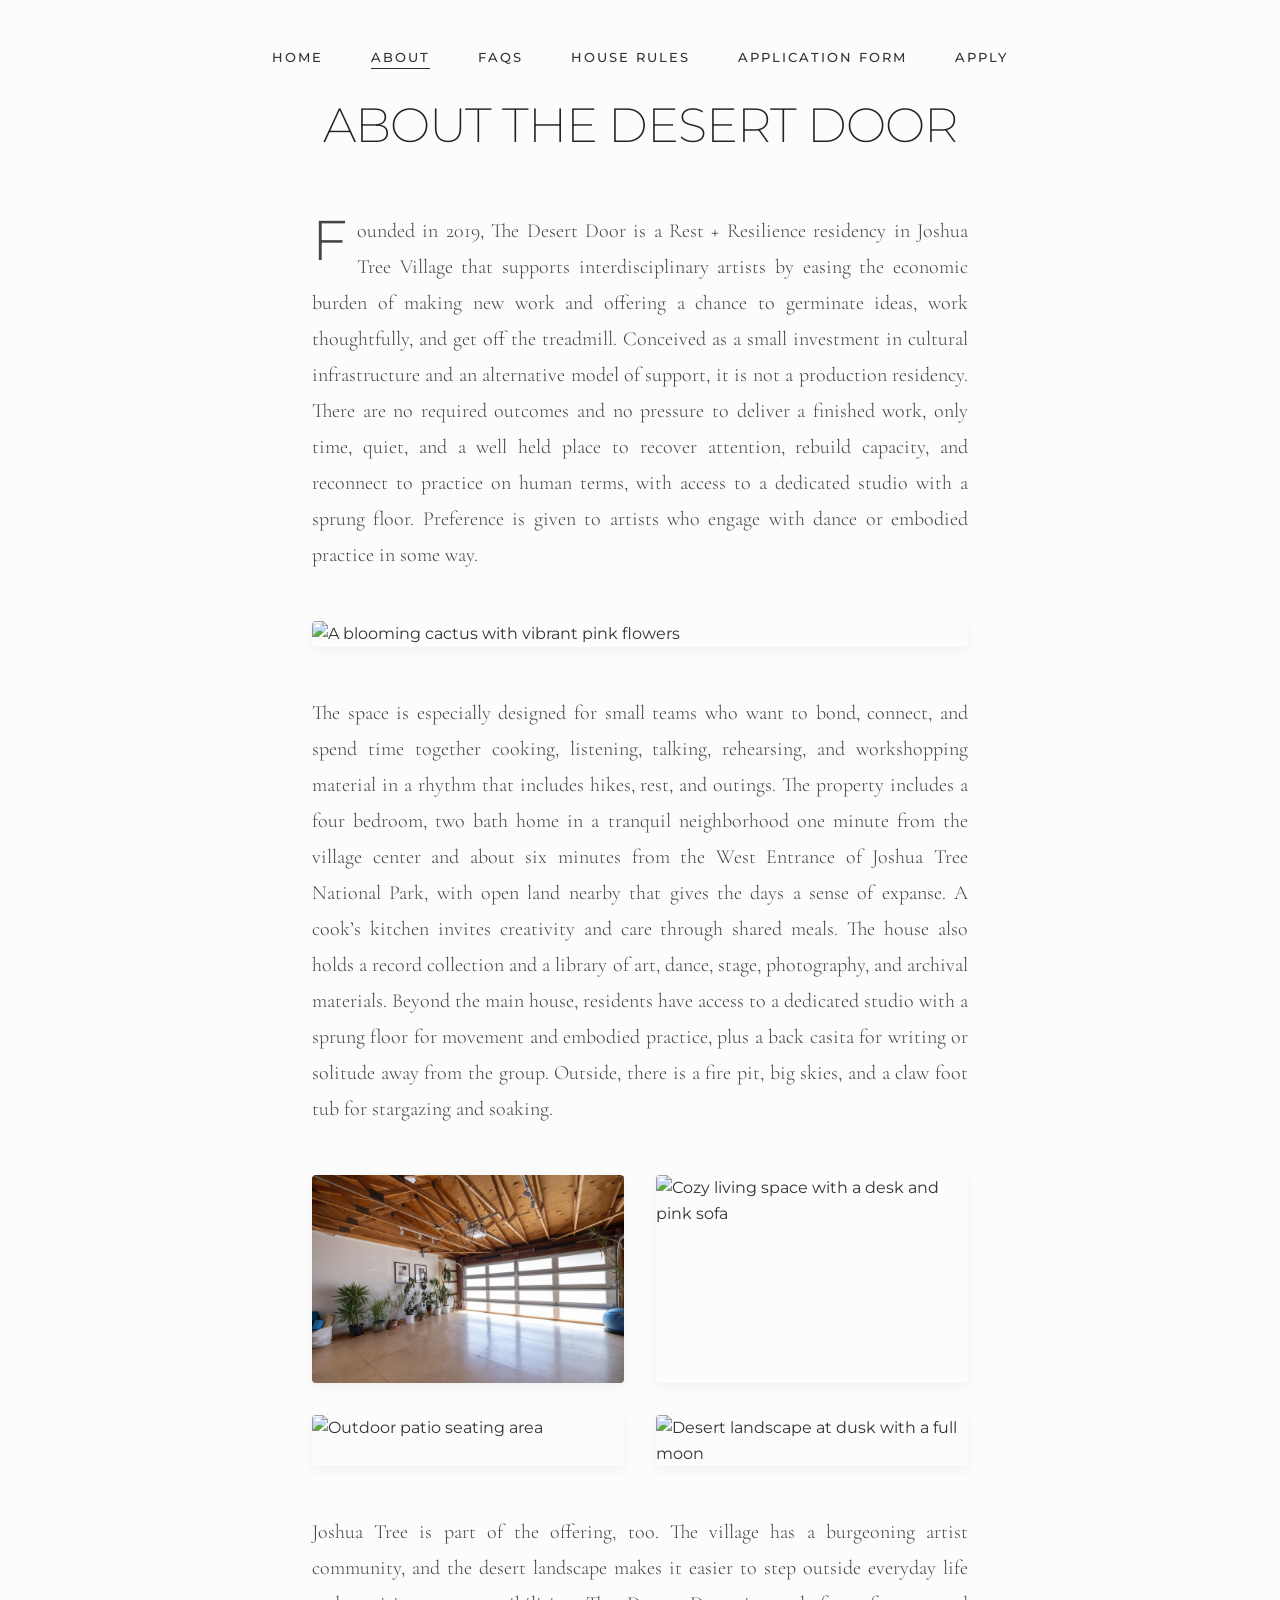
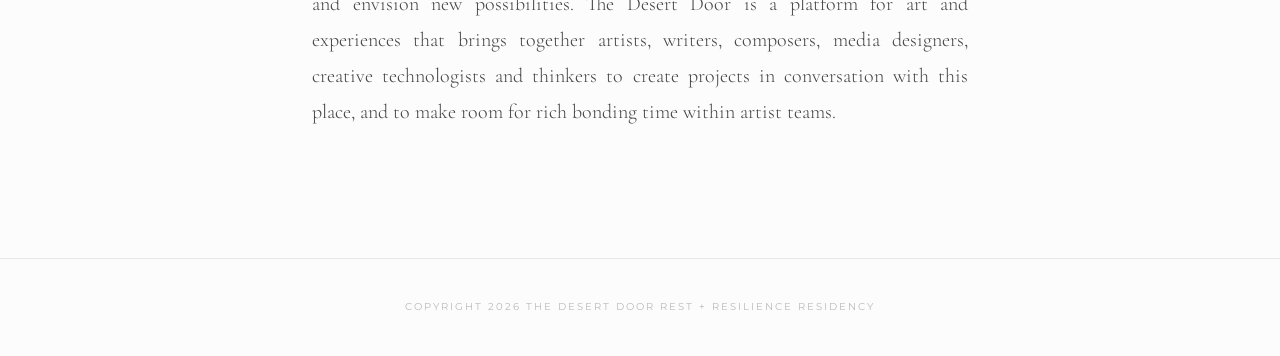
==== about.html @ 07913979 "initial commit" ====
<!DOCTYPE html>
<html lang="en">
<head>
    <meta charset="UTF-8">
    <meta name="viewport" content="width=device-width, initial-scale=1.0">
    <title>About | Rest + Resilience</title>
    
    <link rel="preconnect" href="https://fonts.googleapis.com">
    <link rel="preconnect" href="https://fonts.gstatic.com" crossorigin>
    <link href="https://fonts.googleapis.com/css2?family=Cormorant+Garamond:ital,wght@0,300;0,400;1,400&family=Montserrat:wght@200;300;400;500&display=swap" rel="stylesheet">

    <link rel="stylesheet" href="styles.css">
</head>
<body>

    <nav class="nav-dark">
        <a href="index.html">Home</a>
        <a href="about.html" class="active">About</a>
        <a href="faq.html">FAQs</a>
        <a href="house-rules.html">House Rules</a>
        <a href="https://docs.google.com/forms/d/1b-t1v1ewzt1mMJV6_D0Tig7kgxV_6lHvvxrs5bFI1Yw/viewform?ts=69b074fb&edit_requested=true" target="_blank">Application Form</a>
        <a href="apply.html">Apply</a>
    </nav>

    <div class="about-container">
        <h1 class="about-title">About The Desert Door</h1>

        <p class="text-block">
            Founded in 2019, The Desert Door is a Rest + Resilience residency in Joshua Tree Village that supports interdisciplinary artists by easing the economic burden of making new work and offering a chance to germinate ideas, work thoughtfully, and get off the treadmill. Conceived as a small investment in cultural infrastructure and an alternative model of support, it is not a production residency. There are no required outcomes and no pressure to deliver a finished work, only time, quiet, and a well held place to recover attention, rebuild capacity, and reconnect to practice on human terms, with access to a dedicated studio with a sprung floor. Preference is given to artists who engage with dance or embodied practice in some way.
        </p>

        <img src="cactus-flower.jpg" alt="A blooming cactus with vibrant pink flowers" class="about-image">

        <p class="text-block">
            The space is especially designed for small teams who want to bond, connect, and spend time together cooking, listening, talking, rehearsing, and workshopping material in a rhythm that includes hikes, rest, and outings. The property includes a four bedroom, two bath home in a tranquil neighborhood one minute from the village center and about six minutes from the West Entrance of Joshua Tree National Park, with open land nearby that gives the days a sense of expanse. A cook’s kitchen invites creativity and care through shared meals. The house also holds a record collection and a library of art, dance, stage, photography, and archival materials. Beyond the main house, residents have access to a dedicated studio with a sprung floor for movement and embodied practice, plus a back casita for writing or solitude away from the group. Outside, there is a fire pit, big skies, and a claw foot tub for stargazing and soaking.
        </p>

        <div class="image-grid">
            <img src="studio.jpg" alt="Movement studio with a garage door and plants" class="about-image">
            <img src="living-room.jpg" alt="Cozy living space with a desk and pink sofa" class="about-image">
            <img src="patio.jpg" alt="Outdoor patio seating area" class="about-image">
            <img src="desert-moon.jpg" alt="Desert landscape at dusk with a full moon" class="about-image">
        </div>

        <p class="text-block">
            Joshua Tree is part of the offering, too. The village has a burgeoning artist community, and the desert landscape makes it easier to step outside everyday life and envision new possibilities. The Desert Door is a platform for art and experiences that brings together artists, writers, composers, media designers, creative technologists and thinkers to create projects in conversation with this place, and to make room for rich bonding time within artist teams.
        </p>
    </div>

    <footer>
        Copyright 2026 The Desert Door Rest + Resilience Residency
    </footer>

</body>
</html>
---- styles.css ----
/* --- GLOBAL VARIABLES & FONTS --- */
:root {
    --bg-color: #fcfcfc;
    --text-color: #333;
    --font-header: 'Montserrat', sans-serif; 
    --font-body: 'Montserrat', sans-serif;
    --font-serif: 'Cormorant Garamond', serif;
    
    --nav-color-light: #fff;
    --nav-color-dark: #333;
}

* { margin: 0; padding: 0; box-sizing: border-box; }

body {
    background-color: var(--bg-color);
    color: var(--text-color);
    font-family: var(--font-body);
    line-height: 1.6;
    -webkit-font-smoothing: antialiased;
}

a { text-decoration: none; color: inherit; transition: all 0.3s ease; }

/* --- NAVIGATION (SHARED) --- */
nav {
    position: fixed;
    top: 0;
    width: 100%;
    padding: 2rem;
    display: flex;
    justify-content: center;
    gap: 3rem;
    z-index: 100;
    font-size: 0.8rem;
    letter-spacing: 2px;
    text-transform: uppercase;
    font-weight: 500;
}

/* Nav modifiers */
nav.nav-light a { 
    color: white; 
    mix-blend-mode: overlay;
}
nav.nav-light a:hover { opacity: 1; mix-blend-mode: normal; }

nav.nav-dark {
    position: relative;
    padding-top: 3rem;
    padding-bottom: 0;
}
nav.nav-dark a { 
    color: var(--nav-color-dark); 
    border-bottom: 1px solid transparent; 
}
nav.nav-dark a.active { border-bottom: 1px solid var(--text-color); }
nav.nav-dark a:hover { opacity: 0.6; }


/* --- HERO SECTION (BASE STYLES used by Home) --- */
.hero {
    height: 100vh;
    width: 100%;
    /* Default image (Mountain) for Homepage */
    background-image: url('background.jpg');
    background-size: cover;
    background-position: center;
    display: flex;
    flex-direction: column;
    justify-content: center;
    align-items: center;
    text-align: center;
    padding: 20px;
    color: white;
    position: relative;
}

/* Base Overlay */
.hero::after {
    content: '';
    position: absolute;
    top: 0; left: 0; width: 100%; height: 100%;
    background: rgba(0,0,0,0.2);
    z-index: 1;
}

/* --- HERO MODIFIERS --- */
.hero.apply-hero {
    background-image: url('image_2.png');
    background-position: center bottom; 
}

.hero.apply-hero::after {
    background: rgba(0,0,0,0.5);
}


/* --- HERO CONTENT & CREDIT --- */
.hero-content {
    z-index: 2;
    max-width: 900px;
}

.photo-credit {
    position: absolute;
    bottom: 25px;
    right: 30px;
    z-index: 2;
    color: rgba(255, 255, 255, 0.6);
    font-family: var(--font-body);
    font-size: 0.65rem;
    text-transform: uppercase;
    letter-spacing: 1px;
    font-weight: 400;
}

h1 {
    font-family: var(--font-header);
    font-size: 5rem;
    font-weight: 200;
    letter-spacing: -2px;
    line-height: 1;
    margin-bottom: 1.5rem;
    text-transform: uppercase;
}

.subheader {
    font-family: var(--font-body);
    font-size: 0.75rem;
    letter-spacing: 4px;
    text-transform: uppercase;
    border-top: 1px solid rgba(255,255,255,0.6);
    padding-top: 1.5rem;
    display: inline-block;
}

/* --- APPLY PAGE CONTENT SPECIFIC --- */
.apply-container {
    z-index: 2;
    display: flex;
    flex-direction: column;
    align-items: center;
    gap: 1rem;
}

.apply-intro {
    font-weight: 300;
    font-size: 1.2rem;
    letter-spacing: 1px;
}

.insta-link {
    font-size: 4rem;
    font-weight: 200;
    border-bottom: 2px solid rgba(255,255,255,0.3);
    padding-bottom: 10px;
    margin: 20px 0;
    display: inline-block;
}

.insta-link:hover {
    border-bottom: 2px solid rgba(255,255,255, 1);
    transform: scale(1.02);
}

/* --- CONTENT SECTIONS --- */
.content-section {
    padding: 6rem 2rem;
    max-width: 800px;
    margin: 0 auto;
}

/* --- TESTIMONIALS --- */
.testimonial {
    margin-bottom: 5rem;
    text-align: center;
}

.quote {
    font-family: var(--font-serif);
    font-size: 1.6rem;
    font-style: italic;
    color: #444;
    margin-bottom: 1.5rem;
}

.author {
    font-family: var(--font-body);
    font-size: 0.75rem;
    text-transform: uppercase;
    letter-spacing: 2px;
    color: #888;
}

hr.divider {
    border: 0;
    height: 1px;
    background: #e0e0e0;
    width: 50px;
    margin: 4rem auto;
}

/* --- ABOUT PAGE STYLES --- */
.about-container {
    max-width: 720px;
    margin: 2rem auto 8rem auto;
    padding: 0 2rem;
}

.about-title {
    font-family: var(--font-header);
    font-size: 3rem;
    font-weight: 200;
    text-transform: uppercase;
    letter-spacing: -1px;
    text-align: center;
    margin-bottom: 4rem;
    color: #222;
}

.text-block {
    font-family: var(--font-serif);
    font-size: 1.25rem;
    font-weight: 300;
    color: #444;
    margin-bottom: 2rem;
    text-align: justify;
    line-height: 1.8;
}

.about-container > .text-block:first-of-type::first-letter {
    font-size: 3.5rem;
    float: left;
    line-height: 0.8;
    padding-right: 10px;
    padding-top: 5px;
    font-family: var(--font-header);
}

/* Style for individual images */
.about-image {
    display: block;
    max-width: 100%;
    height: auto;
    margin: 3rem auto;
    border-radius: 4px;
    box-shadow: 0 4px 12px rgba(0,0,0,0.05);
}

/* NEW: Grid layout for the collection of images */
.image-grid {
    display: grid;
    grid-template-columns: 1fr 1fr; /* Two equal columns */
    gap: 2rem; /* Space between images */
    margin: 3rem 0; /* Space above and below the entire grid */
}

/* Ensure images within the grid fill their column and lose their individual margin */
.image-grid .about-image {
    width: 100%;
    height: 100%;
    object-fit: cover; /* Ensures images fill the square without distortion */
    margin: 0;
}


/* --- FAQ PAGE --- */
.faq-item { margin-bottom: 3rem; }

.faq-question {
    font-family: var(--font-body);
    font-size: 0.8rem;
    font-weight: 500;
    text-transform: uppercase;
    letter-spacing: 2px;
    color: #222;
    margin-bottom: 0.75rem;
    padding-bottom: 0.5rem;
    border-bottom: 1px solid #e0e0e0;
}

.faq-answer {
    font-family: var(--font-serif);
    font-size: 1.2rem;
    font-weight: 300;
    color: #444;
    line-height: 1.8;
    margin-bottom: 0.5rem;
}

.faq-list {
    font-family: var(--font-serif);
    font-size: 1.2rem;
    font-weight: 300;
    color: #444;
    line-height: 1.8;
    list-style: none;
    padding-left: 0;
    margin-top: 0.5rem;
}

.faq-list li {
    padding-left: 1.2rem;
    position: relative;
    margin-bottom: 0.25rem;
}

.faq-list li::before {
    content: '•';
    position: absolute;
    left: 0;
    color: #aaa;
}

/* --- HOUSE RULES PAGE --- */
.rule-section { margin-bottom: 2.5rem; }

.rule-heading {
    font-family: var(--font-body);
    font-size: 0.8rem;
    font-weight: 500;
    text-transform: uppercase;
    letter-spacing: 2px;
    color: #222;
    margin-bottom: 0.75rem;
}

.rule-body {
    font-family: var(--font-serif);
    font-size: 1.2rem;
    font-weight: 300;
    color: #444;
    line-height: 1.8;
    margin-bottom: 0.5rem;
}

.rule-list {
    font-family: var(--font-serif);
    font-size: 1.2rem;
    font-weight: 300;
    color: #444;
    line-height: 1.8;
    list-style: none;
    padding-left: 0;
    margin-top: 0.5rem;
}

.rule-list li {
    padding-left: 1.2rem;
    position: relative;
    margin-bottom: 0.25rem;
}

.rule-list li::before {
    content: '•';
    position: absolute;
    left: 0;
    color: #aaa;
}

/* --- FOOTER --- */
footer {
    text-align: center;
    padding: 2.5rem 2rem;
    border-top: 1px solid #e8e8e8;
    font-family: var(--font-body);
    font-size: 0.65rem;
    letter-spacing: 2px;
    text-transform: uppercase;
    color: #bbb;
}

/* --- MOBILE QUERIES --- */
@media (max-width: 768px) {
    h1 { font-size: 2.8rem; letter-spacing: -1px;}
    .insta-link { font-size: 2rem; border-width: 1px;}
    .subheader { font-size: 0.6rem; letter-spacing: 2px; }
    nav { gap: 1.5rem; padding: 1.5rem; }
    .quote { font-size: 1.3rem; }
    .about-title { font-size: 2.2rem; margin-bottom: 2rem; }
    .text-block { font-size: 1.1rem; text-align: left; }
    .about-image { margin: 2rem auto; }
    .photo-credit { bottom: 15px; right: 20px; font-size: 0.55rem; }
    
    /* NEW: Make grid a single column on mobile */
    .image-grid {
        grid-template-columns: 1fr;
        gap: 1.5rem;
    }
}
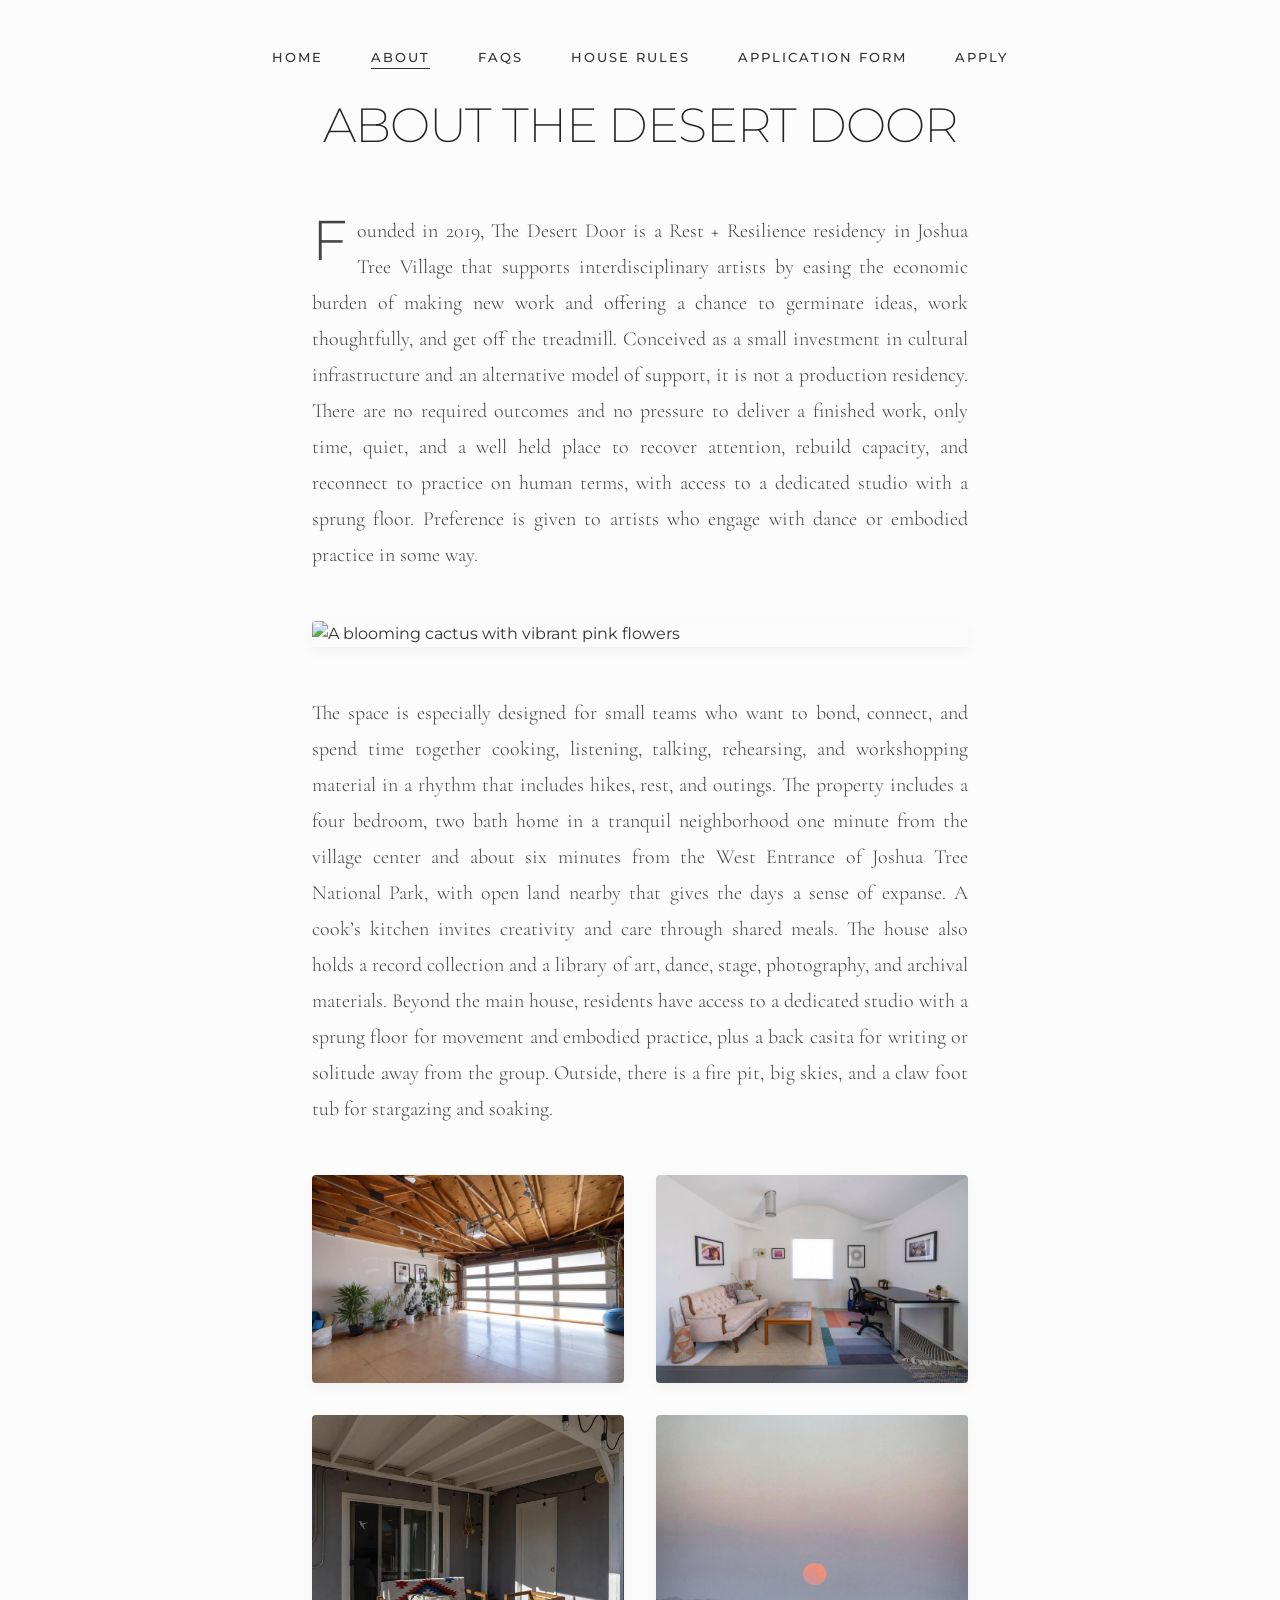
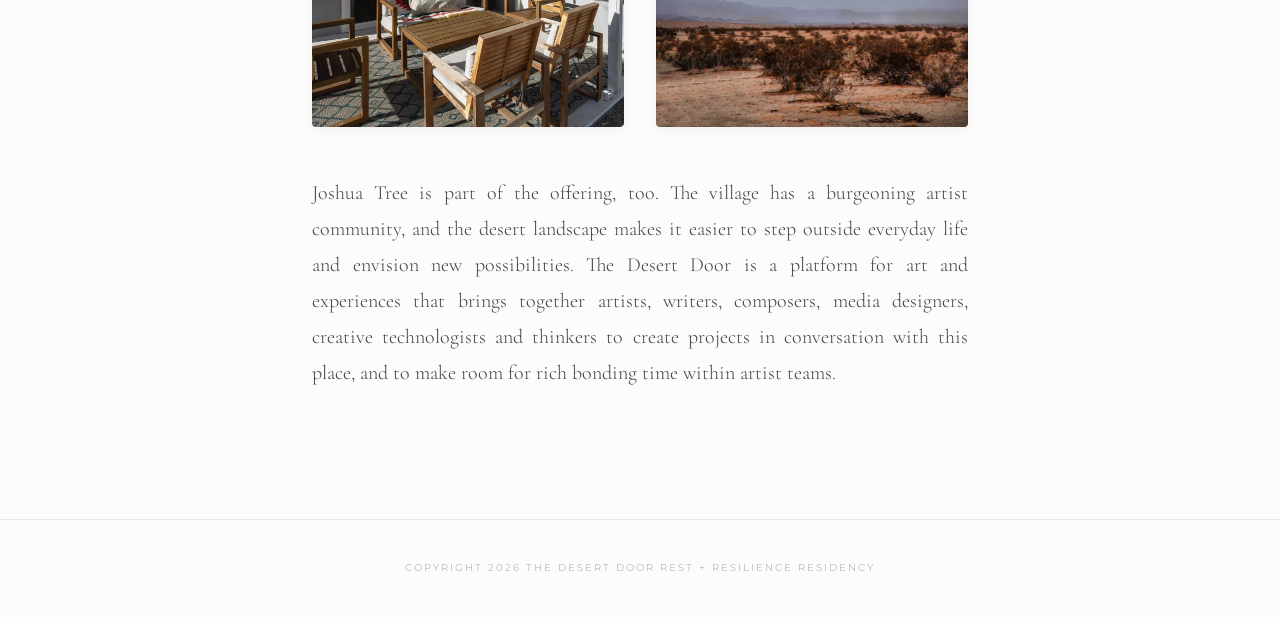
==== commit 338fc46a: "Update about.html" ====
--- a/about.html
+++ b/about.html
@@ -37,9 +37,9 @@
 
         <div class="image-grid">
             <img src="studio.jpg" alt="Movement studio with a garage door and plants" class="about-image">
-            <img src="living-room.jpg" alt="Cozy living space with a desk and pink sofa" class="about-image">
-            <img src="patio.jpg" alt="Outdoor patio seating area" class="about-image">
-            <img src="desert-moon.jpg" alt="Desert landscape at dusk with a full moon" class="about-image">
+            <img src="living-room.JPG" alt="Cozy living space with a desk and pink sofa" class="about-image">
+            <img src="patio.JPG" alt="Outdoor patio seating area" class="about-image">
+            <img src="desert-moon.JPG" alt="Desert landscape at dusk with a full moon" class="about-image">
         </div>
 
         <p class="text-block">
@@ -52,4 +52,4 @@
     </footer>
 
 </body>
-</html>+</html>
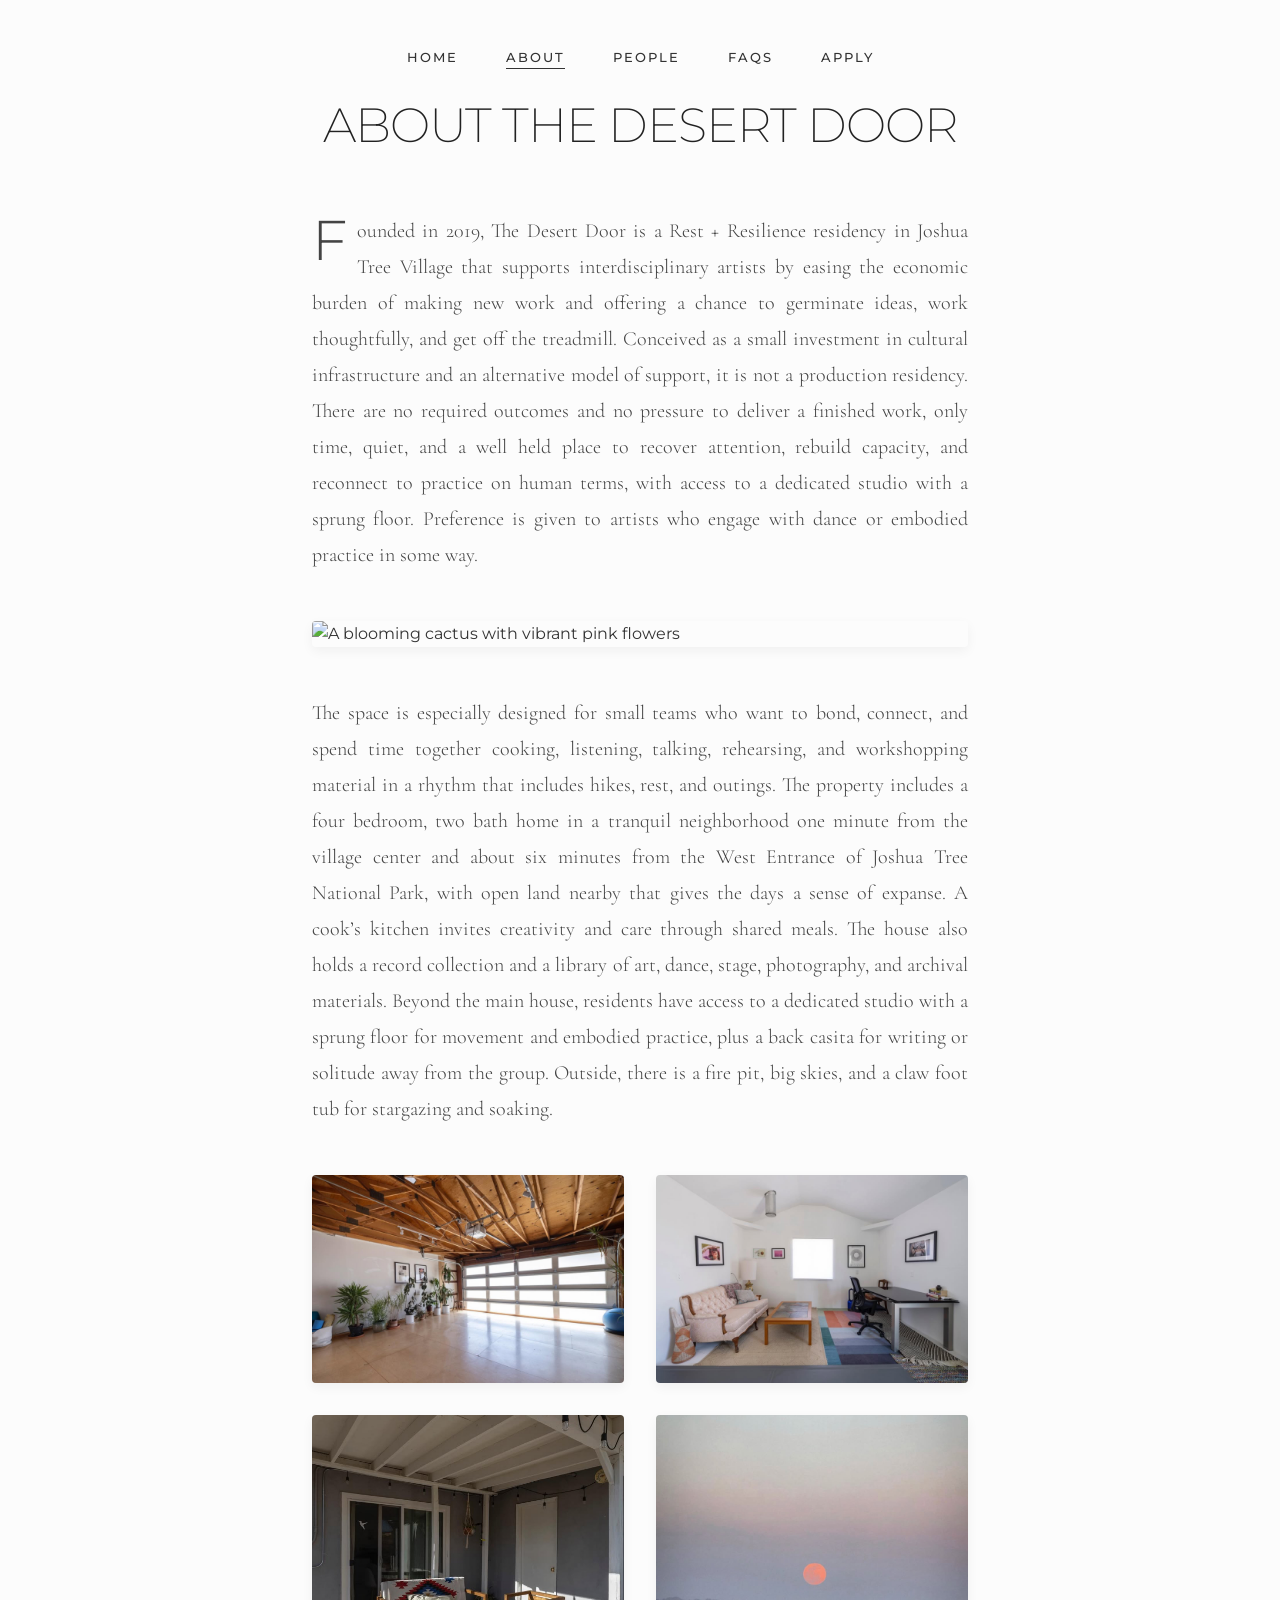
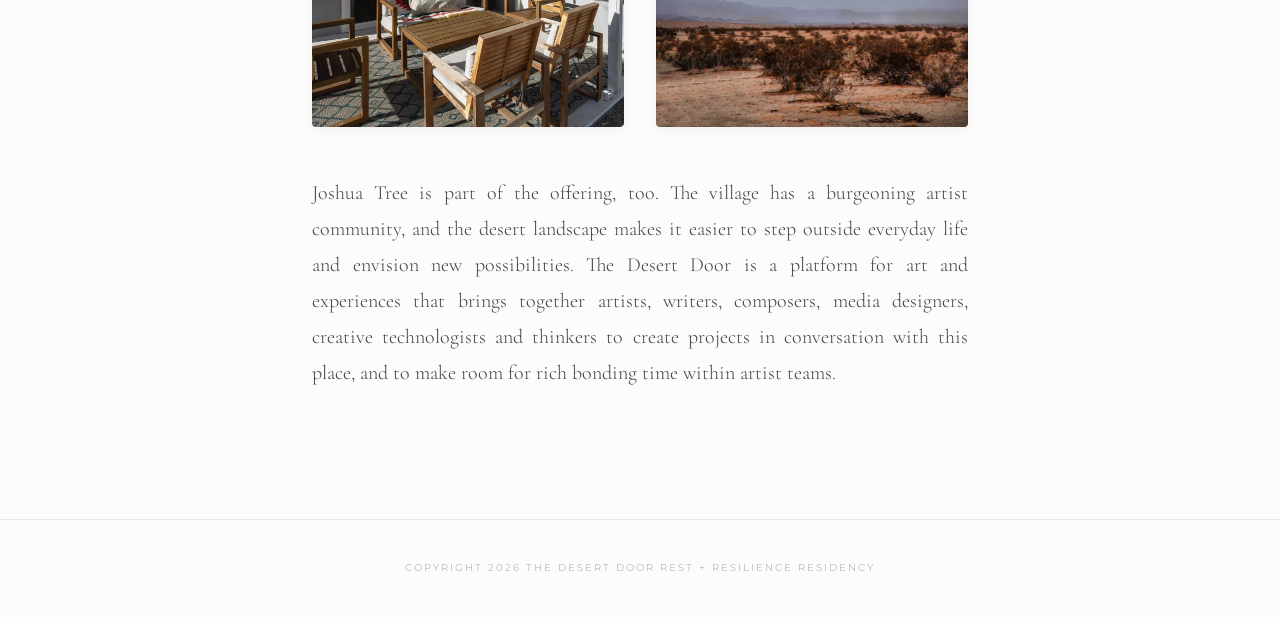
==== commit f3596a3b: "Redesign: mobile nav, People page, FAQs+House Rules merge, Apply page overhaul - Add hamburger menu " ====
--- a/about.html
+++ b/about.html
@@ -14,12 +14,15 @@
 <body>
 
     <nav class="nav-dark">
-        <a href="index.html">Home</a>
-        <a href="about.html" class="active">About</a>
-        <a href="faq.html">FAQs</a>
-        <a href="house-rules.html">House Rules</a>
-        <a href="https://docs.google.com/forms/d/1b-t1v1ewzt1mMJV6_D0Tig7kgxV_6lHvvxrs5bFI1Yw/viewform?ts=69b074fb&edit_requested=true" target="_blank">Application Form</a>
-        <a href="apply.html">Apply</a>
+        <input type="checkbox" id="nav-toggle" class="nav-toggle">
+        <label for="nav-toggle" class="nav-hamburger" aria-label="Menu"></label>
+        <div class="nav-links">
+            <a href="index.html">Home</a>
+            <a href="about.html" class="active">About</a>
+            <a href="people.html">People</a>
+            <a href="faq.html">FAQs</a>
+            <a href="apply.html">Apply</a>
+        </div>
     </nav>
 
     <div class="about-container">
@@ -29,7 +32,7 @@
             Founded in 2019, The Desert Door is a Rest + Resilience residency in Joshua Tree Village that supports interdisciplinary artists by easing the economic burden of making new work and offering a chance to germinate ideas, work thoughtfully, and get off the treadmill. Conceived as a small investment in cultural infrastructure and an alternative model of support, it is not a production residency. There are no required outcomes and no pressure to deliver a finished work, only time, quiet, and a well held place to recover attention, rebuild capacity, and reconnect to practice on human terms, with access to a dedicated studio with a sprung floor. Preference is given to artists who engage with dance or embodied practice in some way.
         </p>
 
-        <img src="cactus-flower.jpg" alt="A blooming cactus with vibrant pink flowers" class="about-image">
+        <img src="cactus-flower.JPG" alt="A blooming cactus with vibrant pink flowers" class="about-image">
 
         <p class="text-block">
             The space is especially designed for small teams who want to bond, connect, and spend time together cooking, listening, talking, rehearsing, and workshopping material in a rhythm that includes hikes, rest, and outings. The property includes a four bedroom, two bath home in a tranquil neighborhood one minute from the village center and about six minutes from the West Entrance of Joshua Tree National Park, with open land nearby that gives the days a sense of expanse. A cook’s kitchen invites creativity and care through shared meals. The house also holds a record collection and a library of art, dance, stage, photography, and archival materials. Beyond the main house, residents have access to a dedicated studio with a sprung floor for movement and embodied practice, plus a back casita for writing or solitude away from the group. Outside, there is a fire pit, big skies, and a claw foot tub for stargazing and soaking.
--- a/styles.css
+++ b/styles.css
@@ -30,7 +30,7 @@
     padding: 2rem;
     display: flex;
     justify-content: center;
-    gap: 3rem;
+    align-items: center;
     z-index: 100;
     font-size: 0.8rem;
     letter-spacing: 2px;
@@ -38,11 +38,33 @@
     font-weight: 500;
 }
 
+/* Hamburger checkbox — always hidden */
+.nav-toggle { display: none; }
+
+/* Hamburger icon — hidden on desktop, shown on mobile */
+.nav-hamburger {
+    display: none;
+    cursor: pointer;
+    line-height: 1;
+    z-index: 101;
+    user-select: none;
+}
+.nav-hamburger::before { content: '☰'; font-size: 1.4rem; }
+.nav-toggle:checked + .nav-hamburger::before { content: '✕'; }
+
+/* Nav links container */
+.nav-links {
+    display: flex;
+    gap: 3rem;
+    align-items: center;
+}
+
 /* Nav modifiers */
-nav.nav-light a { 
-    color: white; 
+nav.nav-light a {
+    color: white;
     mix-blend-mode: overlay;
 }
+nav.nav-light a.active { mix-blend-mode: normal; opacity: 1; border-bottom: 1px solid rgba(255,255,255,0.7); }
 nav.nav-light a:hover { opacity: 1; mix-blend-mode: normal; }
 
 nav.nav-dark {
@@ -50,9 +72,9 @@
     padding-top: 3rem;
     padding-bottom: 0;
 }
-nav.nav-dark a { 
-    color: var(--nav-color-dark); 
-    border-bottom: 1px solid transparent; 
+nav.nav-dark a {
+    color: var(--nav-color-dark);
+    border-bottom: 1px solid transparent;
 }
 nav.nav-dark a.active { border-bottom: 1px solid var(--text-color); }
 nav.nav-dark a:hover { opacity: 0.6; }
@@ -135,6 +157,64 @@
     display: inline-block;
 }
 
+/* --- CTA BUTTONS --- */
+/* Primary filled version: most dominant CTA (white bg, dark text) */
+.cta-button-primary {
+    display: inline-block;
+    font-family: var(--font-body);
+    font-size: 1rem;
+    font-weight: 500;
+    letter-spacing: 4px;
+    text-transform: uppercase;
+    padding: 1.8rem 4.5rem;
+    background: white;
+    color: #333;
+    margin: 1.5rem 0;
+    transition: all 0.3s ease;
+}
+.cta-button-primary:hover {
+    background: rgba(255, 255, 255, 0.85);
+}
+
+/* White version: for hero/dark-overlay pages (Apply) */
+.cta-button {
+    display: inline-block;
+    font-family: var(--font-body);
+    font-size: 0.85rem;
+    font-weight: 500;
+    letter-spacing: 3px;
+    text-transform: uppercase;
+    padding: 1.4rem 3.5rem;
+    border: 1px solid rgba(255, 255, 255, 0.7);
+    color: white;
+    margin: 1.5rem 0;
+    transition: all 0.3s ease;
+}
+.cta-button:hover {
+    background: rgba(255, 255, 255, 0.15);
+    border-color: white;
+}
+
+/* Dark version: for white-background pages (Book) */
+.cta-button-dark {
+    display: inline-block;
+    font-family: var(--font-body);
+    font-size: 0.85rem;
+    font-weight: 500;
+    letter-spacing: 3px;
+    text-transform: uppercase;
+    padding: 1.4rem 3.5rem;
+    border: 1px solid #555;
+    color: #555;
+    margin: 2rem 0;
+    transition: all 0.3s ease;
+}
+.cta-button-dark:hover {
+    background: #333;
+    color: white;
+    border-color: #333;
+}
+
 /* --- APPLY PAGE CONTENT SPECIFIC --- */
 .apply-container {
     z-index: 2;
@@ -142,6 +222,7 @@
     flex-direction: column;
     align-items: center;
     gap: 1rem;
+    padding-top: 15vh;
 }
 
 .apply-intro {
@@ -151,7 +232,7 @@
 }
 
 .insta-link {
-    font-size: 4rem;
+    font-size: 2.8rem;
     font-weight: 200;
     border-bottom: 2px solid rgba(255,255,255,0.3);
     padding-bottom: 10px;
@@ -313,6 +394,17 @@
     color: #aaa;
 }
 
+/* --- PEOPLE PAGE --- */
+.person-photo {
+    width: 160px;
+    height: 160px;
+    border-radius: 50%;
+    object-fit: cover;
+    display: block;
+    margin: 0 0 1.5rem;
+    box-shadow: 0 2px 12px rgba(0,0,0,0.08);
+}
+
 /* --- HOUSE RULES PAGE --- */
 .rule-section { margin-bottom: 2.5rem; }
 
@@ -373,19 +465,75 @@
 
 /* --- MOBILE QUERIES --- */
 @media (max-width: 768px) {
-    h1 { font-size: 2.8rem; letter-spacing: -1px;}
-    .insta-link { font-size: 2rem; border-width: 1px;}
+
+    /* --- Hamburger Navigation --- */
+    nav {
+        padding: 1.2rem 1.5rem;
+        justify-content: flex-end;
+        flex-wrap: wrap;
+        gap: 0;
+    }
+
+    .nav-hamburger {
+        display: block;
+    }
+
+    .nav-links {
+        display: none;
+        flex-direction: column;
+        width: 100%;
+        text-align: center;
+        gap: 1.5rem;
+        padding: 1rem 0 0.5rem;
+    }
+
+    .nav-toggle:checked ~ .nav-links {
+        display: flex;
+    }
+
+    /* Light nav (hero pages): dark background when menu is open */
+    nav.nav-light {
+        background: rgba(0, 0, 0, 0.75);
+        backdrop-filter: blur(4px);
+    }
+    nav.nav-light .nav-hamburger { color: white; }
+    nav.nav-light a { mix-blend-mode: normal; }
+
+    /* Dark nav (content pages): sticky with background */
+    nav.nav-dark {
+        position: sticky;
+        top: 0;
+        padding-top: 1.2rem;
+        background: var(--bg-color);
+        border-bottom: 1px solid #e8e8e8;
+        z-index: 100;
+    }
+    nav.nav-dark .nav-hamburger { color: #333; }
+
+    /* --- Typography --- */
+    h1 { font-size: 2.8rem; letter-spacing: -1px; }
     .subheader { font-size: 0.6rem; letter-spacing: 2px; }
-    nav { gap: 1.5rem; padding: 1.5rem; }
     .quote { font-size: 1.3rem; }
     .about-title { font-size: 2.2rem; margin-bottom: 2rem; }
     .text-block { font-size: 1.1rem; text-align: left; }
-    .about-image { margin: 2rem auto; }
+    .faq-answer { font-size: 1.1rem; }
+    .rule-body { font-size: 1.1rem; }
+
+    /* --- Images --- */
+    .about-image { margin: 2rem auto; width: 100%; }
     .photo-credit { bottom: 15px; right: 20px; font-size: 0.55rem; }
-    
-    /* NEW: Make grid a single column on mobile */
     .image-grid {
         grid-template-columns: 1fr;
         gap: 1.5rem;
     }
+
+    /* --- Apply / Instagram --- */
+    .insta-link { font-size: 1.4rem; border-width: 1px; }
+    .cta-button-primary { padding: 1.4rem 2.5rem; font-size: 0.85rem; }
+    .cta-button { padding: 1.1rem 2rem; font-size: 0.75rem; }
+    .cta-button-dark { padding: 1.1rem 2rem; font-size: 0.75rem; }
+
+    /* --- Content sections --- */
+    .content-section { padding: 4rem 1.5rem; }
+    .about-container { padding: 0 1.5rem; }
 }
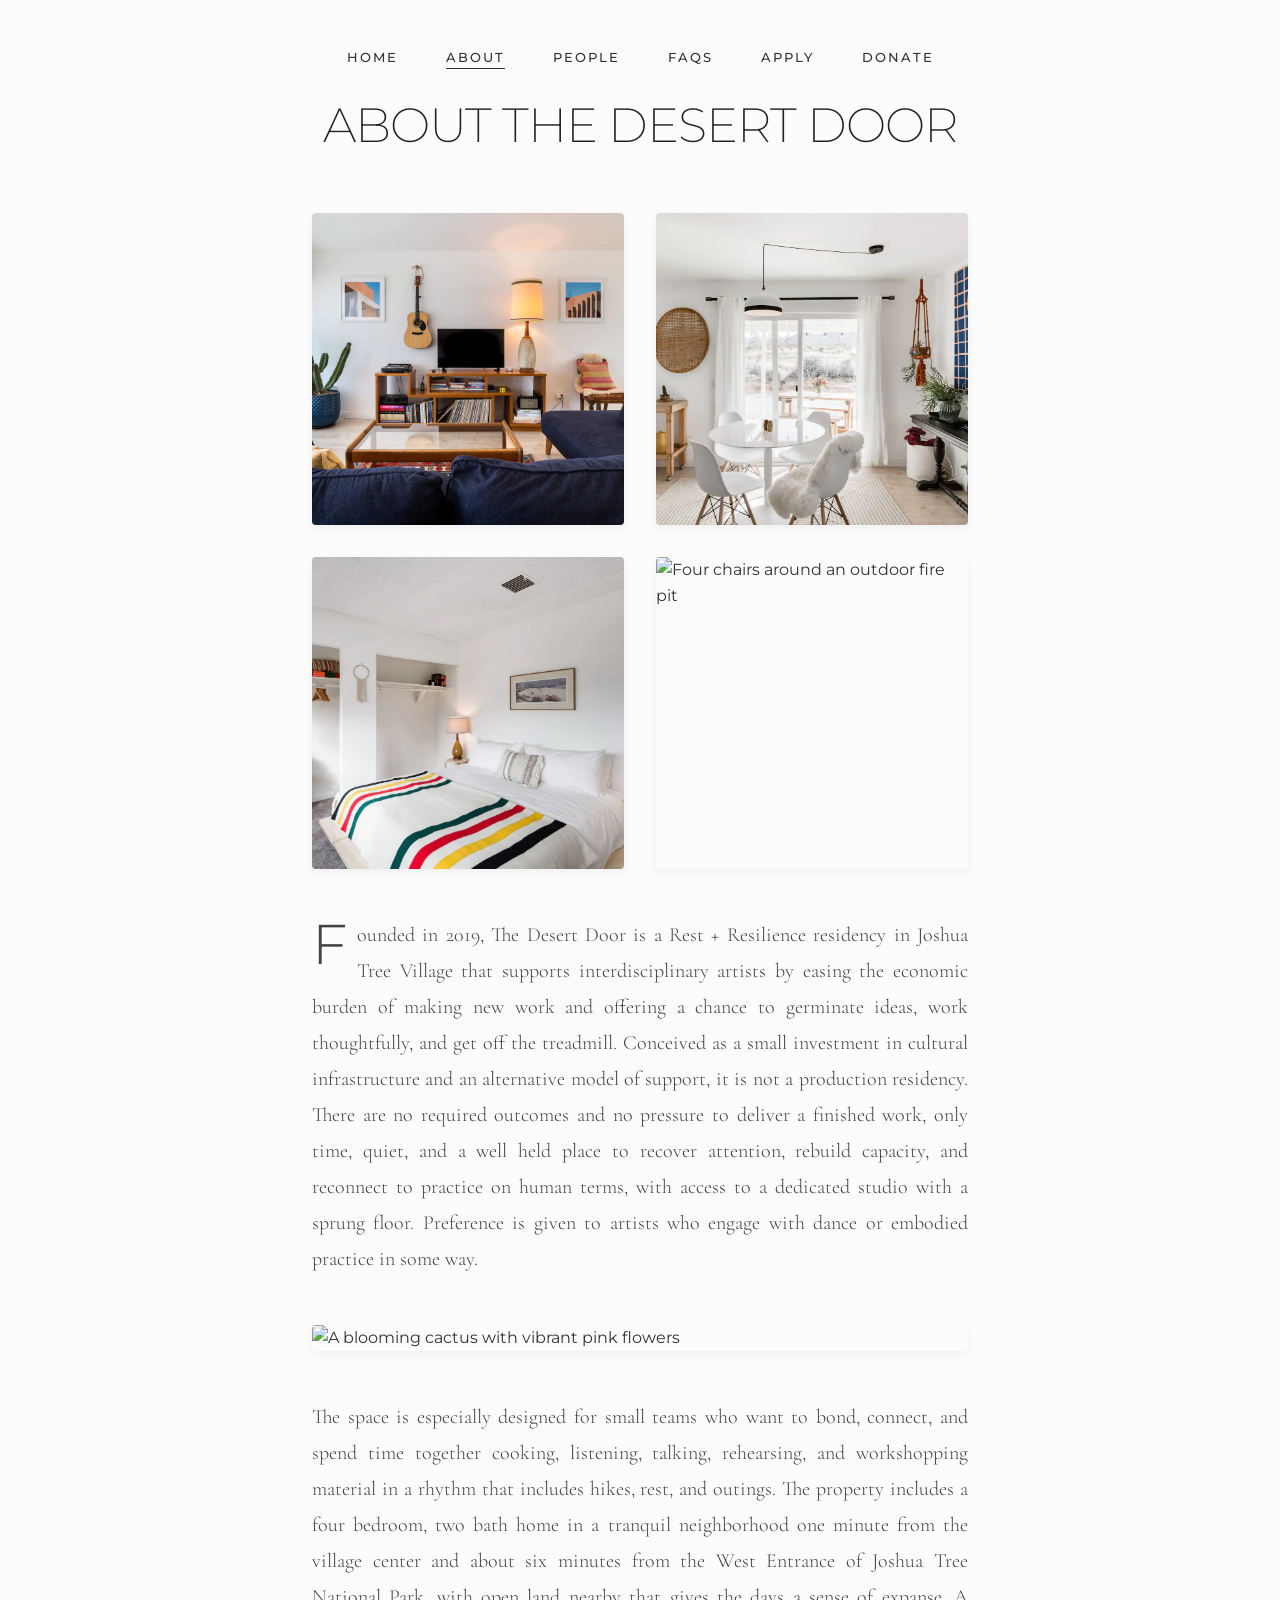
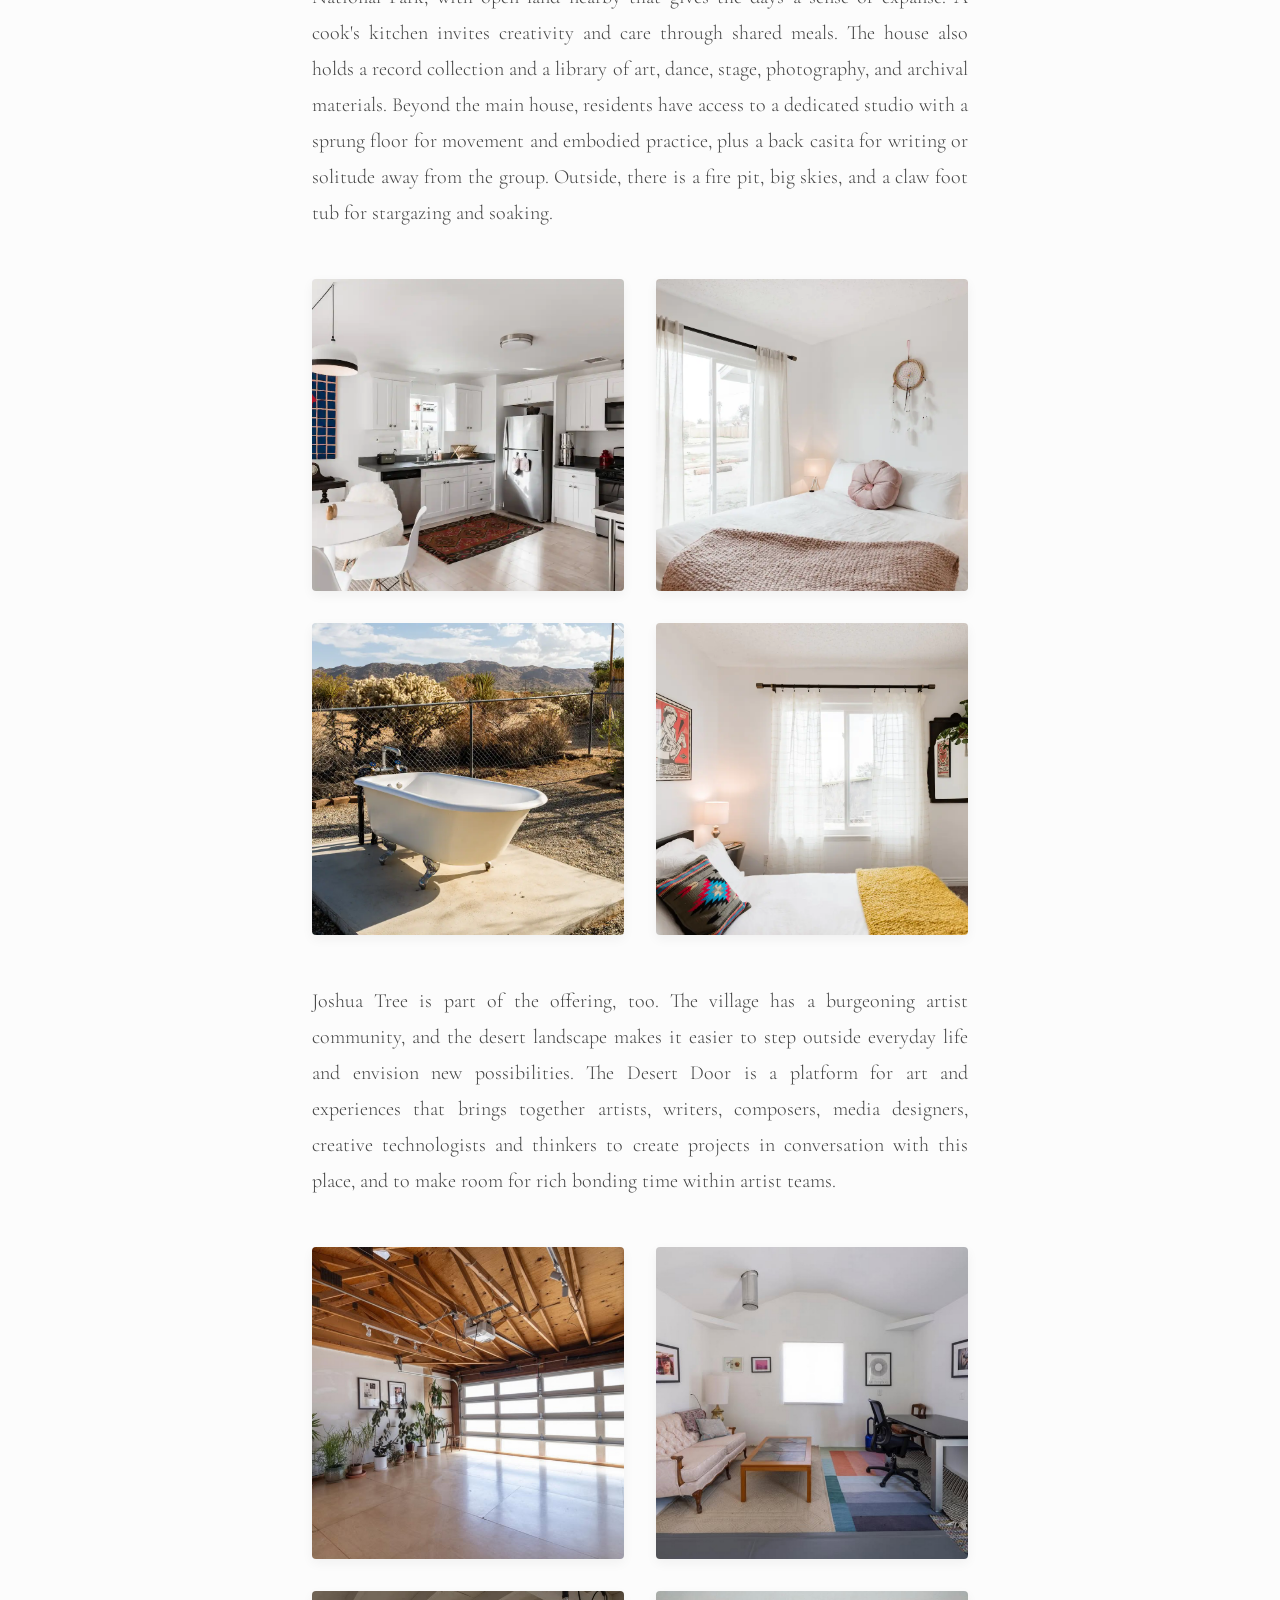
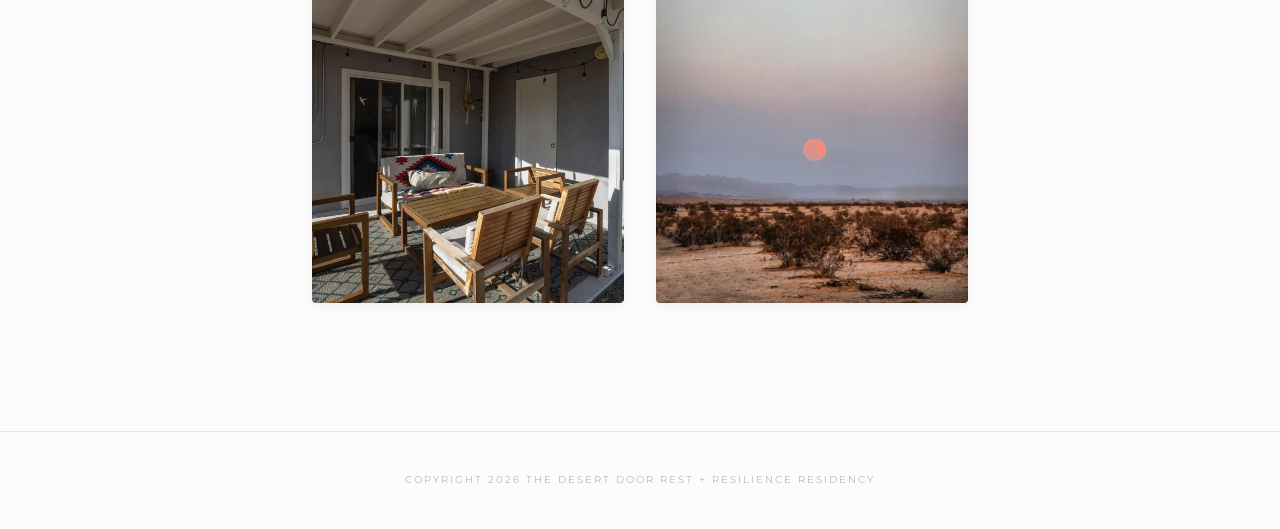
==== commit 38d70342: "Add house photos, nav Donate link, Apply page updates, and text overlay PNG - Add Donate link to nav" ====
--- a/about.html
+++ b/about.html
@@ -4,7 +4,7 @@
     <meta charset="UTF-8">
     <meta name="viewport" content="width=device-width, initial-scale=1.0">
     <title>About | Rest + Resilience</title>
-    
+
     <link rel="preconnect" href="https://fonts.googleapis.com">
     <link rel="preconnect" href="https://fonts.gstatic.com" crossorigin>
     <link href="https://fonts.googleapis.com/css2?family=Cormorant+Garamond:ital,wght@0,300;0,400;1,400&family=Montserrat:wght@200;300;400;500&display=swap" rel="stylesheet">
@@ -22,37 +22,124 @@
             <a href="people.html">People</a>
             <a href="faq.html">FAQs</a>
             <a href="apply.html">Apply</a>
+            <a href="https://fundraising.fracturedatlas.org/the-desert-door-rest-resilience-artist-retreat" target="_blank">Donate</a>
         </div>
     </nav>
 
     <div class="about-container">
+
         <h1 class="about-title">About The Desert Door</h1>
+
+        <!-- Top 2x2 grid: living room, dining area, striped bed, fire pit -->
+        <div class="image-grid about-grid-top">
+            <img src="house/cd27c736-0884-4fbc-a107-22253e898cad.webp" alt="Living room with guitar on the wall" class="about-image lightbox-trigger">
+            <img src="house/ca292533-8b26-453a-9f26-21927ec3c2c7.webp" alt="Dining table with sliding glass door and colorful painting" class="about-image lightbox-trigger">
+            <img src="house/8c4f607a-c499-4247-81a3-ba42fb5f5a7c.webp" alt="King bed with striped blanket" class="about-image lightbox-trigger">
+            <img src="house/695A222A-2272-47B2-A998-DE20C2A6BEFF.jpg" alt="Four chairs around an outdoor fire pit" class="about-image lightbox-trigger">
+        </div>
 
         <p class="text-block">
             Founded in 2019, The Desert Door is a Rest + Resilience residency in Joshua Tree Village that supports interdisciplinary artists by easing the economic burden of making new work and offering a chance to germinate ideas, work thoughtfully, and get off the treadmill. Conceived as a small investment in cultural infrastructure and an alternative model of support, it is not a production residency. There are no required outcomes and no pressure to deliver a finished work, only time, quiet, and a well held place to recover attention, rebuild capacity, and reconnect to practice on human terms, with access to a dedicated studio with a sprung floor. Preference is given to artists who engage with dance or embodied practice in some way.
         </p>
 
-        <img src="cactus-flower.JPG" alt="A blooming cactus with vibrant pink flowers" class="about-image">
+        <img src="cactus-flower.JPG" alt="A blooming cactus with vibrant pink flowers" class="about-image lightbox-trigger">
 
         <p class="text-block">
-            The space is especially designed for small teams who want to bond, connect, and spend time together cooking, listening, talking, rehearsing, and workshopping material in a rhythm that includes hikes, rest, and outings. The property includes a four bedroom, two bath home in a tranquil neighborhood one minute from the village center and about six minutes from the West Entrance of Joshua Tree National Park, with open land nearby that gives the days a sense of expanse. A cook’s kitchen invites creativity and care through shared meals. The house also holds a record collection and a library of art, dance, stage, photography, and archival materials. Beyond the main house, residents have access to a dedicated studio with a sprung floor for movement and embodied practice, plus a back casita for writing or solitude away from the group. Outside, there is a fire pit, big skies, and a claw foot tub for stargazing and soaking.
+            The space is especially designed for small teams who want to bond, connect, and spend time together cooking, listening, talking, rehearsing, and workshopping material in a rhythm that includes hikes, rest, and outings. The property includes a four bedroom, two bath home in a tranquil neighborhood one minute from the village center and about six minutes from the West Entrance of Joshua Tree National Park, with open land nearby that gives the days a sense of expanse. A cook's kitchen invites creativity and care through shared meals. The house also holds a record collection and a library of art, dance, stage, photography, and archival materials. Beyond the main house, residents have access to a dedicated studio with a sprung floor for movement and embodied practice, plus a back casita for writing or solitude away from the group. Outside, there is a fire pit, big skies, and a claw foot tub for stargazing and soaking.
         </p>
 
+        <!-- Middle 4: remaining house photos -->
         <div class="image-grid">
-            <img src="studio.jpg" alt="Movement studio with a garage door and plants" class="about-image">
-            <img src="living-room.JPG" alt="Cozy living space with a desk and pink sofa" class="about-image">
-            <img src="patio.JPG" alt="Outdoor patio seating area" class="about-image">
-            <img src="desert-moon.JPG" alt="Desert landscape at dusk with a full moon" class="about-image">
+            <img src="house/09a5b517-cca8-4802-b95e-b5b64346de18.webp" alt="Kitchen with colorful painting" class="about-image lightbox-trigger">
+            <img src="house/12c41d3e-d361-483c-bcc8-98090a84a150.webp" alt="Bright bedroom with dream catcher" class="about-image lightbox-trigger">
+            <img src="house/507380d5-4844-46fd-9f61-9c3e3d75ef15.webp" alt="Outdoor clawfoot bathtub with desert view" class="about-image lightbox-trigger">
+            <img src="house/b3c6ddb2-f8e8-43bb-818d-48b08afd8e56.webp" alt="Bedroom with art posters and yellow blanket" class="about-image lightbox-trigger">
         </div>
 
         <p class="text-block">
             Joshua Tree is part of the offering, too. The village has a burgeoning artist community, and the desert landscape makes it easier to step outside everyday life and envision new possibilities. The Desert Door is a platform for art and experiences that brings together artists, writers, composers, media designers, creative technologists and thinkers to create projects in conversation with this place, and to make room for rich bonding time within artist teams.
         </p>
+
+        <!-- Bottom 4: original photos -->
+        <div class="image-grid">
+            <img src="studio.jpg" alt="Movement studio with a garage door and plants" class="about-image lightbox-trigger">
+            <img src="living-room.JPG" alt="Cozy living space with a desk and pink sofa" class="about-image lightbox-trigger">
+            <img src="patio.JPG" alt="Outdoor patio seating area" class="about-image lightbox-trigger">
+            <img src="desert-moon.JPG" alt="Desert landscape at dusk with a full moon" class="about-image lightbox-trigger">
+        </div>
+
     </div>
 
     <footer>
         Copyright 2026 The Desert Door Rest + Resilience Residency
     </footer>
 
+    <!-- Lightbox -->
+    <div id="lightbox" class="lightbox" role="dialog" aria-modal="true" aria-label="Image viewer">
+        <button class="lightbox-close" id="lightbox-close" aria-label="Close">&times;</button>
+        <button class="lightbox-prev" id="lightbox-prev" aria-label="Previous">&#8592;</button>
+        <button class="lightbox-next" id="lightbox-next" aria-label="Next">&#8594;</button>
+        <div class="lightbox-img-wrap">
+            <img id="lightbox-img" src="" alt="">
+        </div>
+    </div>
+
+    <script>
+        const triggers = Array.from(document.querySelectorAll('.lightbox-trigger'));
+        const lightbox = document.getElementById('lightbox');
+        const lbImg = document.getElementById('lightbox-img');
+        const lbClose = document.getElementById('lightbox-close');
+        const lbPrev = document.getElementById('lightbox-prev');
+        const lbNext = document.getElementById('lightbox-next');
+        let current = 0;
+
+        function openLightbox(index) {
+            current = index;
+            lbImg.src = triggers[current].src;
+            lbImg.alt = triggers[current].alt;
+            lightbox.classList.add('active');
+            document.body.style.overflow = 'hidden';
+        }
+
+        function closeLightbox() {
+            lightbox.classList.remove('active');
+            document.body.style.overflow = '';
+        }
+
+        function showPrev() {
+            current = (current - 1 + triggers.length) % triggers.length;
+            lbImg.src = triggers[current].src;
+            lbImg.alt = triggers[current].alt;
+        }
+
+        function showNext() {
+            current = (current + 1) % triggers.length;
+            lbImg.src = triggers[current].src;
+            lbImg.alt = triggers[current].alt;
+        }
+
+        triggers.forEach((img, i) => {
+            img.style.cursor = 'pointer';
+            img.addEventListener('click', () => openLightbox(i));
+        });
+
+        lbClose.addEventListener('click', closeLightbox);
+        lbPrev.addEventListener('click', showPrev);
+        lbNext.addEventListener('click', showNext);
+
+        lightbox.addEventListener('click', (e) => {
+            if (e.target === lightbox || e.target === lightbox.querySelector('.lightbox-img-wrap')) {
+                closeLightbox();
+            }
+        });
+
+        document.addEventListener('keydown', (e) => {
+            if (!lightbox.classList.contains('active')) return;
+            if (e.key === 'Escape') closeLightbox();
+            if (e.key === 'ArrowLeft') showPrev();
+            if (e.key === 'ArrowRight') showNext();
+        });
+    </script>
+
 </body>
 </html>
--- a/styles.css
+++ b/styles.css
@@ -85,15 +85,16 @@
     height: 100vh;
     width: 100%;
     /* Default image (Mountain) for Homepage */
-    background-image: url('background.jpg');
+    background-image: url('background/background.jpg');
     background-size: cover;
     background-position: center;
     display: flex;
     flex-direction: column;
-    justify-content: center;
+    justify-content: flex-end;
     align-items: center;
     text-align: center;
     padding: 20px;
+    padding-bottom: 25vh;
     color: white;
     position: relative;
 }
@@ -109,8 +110,10 @@
 
 /* --- HERO MODIFIERS --- */
 .hero.apply-hero {
-    background-image: url('image_2.png');
-    background-position: center bottom; 
+    background-image: url('background/cacti.jpg');
+    background-position: center bottom;
+    justify-content: center;
+    padding-bottom: 20px;
 }
 
 .hero.apply-hero::after {
@@ -122,6 +125,7 @@
 .hero-content {
     z-index: 2;
     max-width: 900px;
+    text-shadow: 0 2px 8px rgba(0, 0, 0, 0.4);
 }
 
 .photo-credit {
@@ -222,7 +226,6 @@
     flex-direction: column;
     align-items: center;
     gap: 1rem;
-    padding-top: 15vh;
 }
 
 .apply-intro {
@@ -329,20 +332,21 @@
     box-shadow: 0 4px 12px rgba(0,0,0,0.05);
 }
 
-/* NEW: Grid layout for the collection of images */
+/* 2-column grid for photo sections */
 .image-grid {
     display: grid;
-    grid-template-columns: 1fr 1fr; /* Two equal columns */
-    gap: 2rem; /* Space between images */
-    margin: 3rem 0; /* Space above and below the entire grid */
-}
-
-/* Ensure images within the grid fill their column and lose their individual margin */
+    grid-template-columns: 1fr 1fr;
+    gap: 2rem;
+    margin: 3rem 0;
+}
+
+/* All images in grids: square crop */
 .image-grid .about-image {
     width: 100%;
-    height: 100%;
-    object-fit: cover; /* Ensures images fill the square without distortion */
+    aspect-ratio: 1 / 1;
+    object-fit: cover;
     margin: 0;
+    display: block;
 }
 
 
@@ -536,4 +540,78 @@
     /* --- Content sections --- */
     .content-section { padding: 4rem 1.5rem; }
     .about-container { padding: 0 1.5rem; }
+}
+
+/* --- LIGHTBOX --- */
+.lightbox {
+    display: none;
+    position: fixed;
+    inset: 0;
+    background: rgba(0, 0, 0, 0.92);
+    z-index: 1000;
+    align-items: center;
+    justify-content: center;
+}
+
+.lightbox.active {
+    display: flex;
+}
+
+.lightbox-img-wrap {
+    display: flex;
+    align-items: center;
+    justify-content: center;
+    width: 100%;
+    height: 100%;
+    padding: 4rem 5rem;
+    box-sizing: border-box;
+}
+
+.lightbox-img-wrap img {
+    max-width: 100%;
+    max-height: 100%;
+    object-fit: contain;
+    display: block;
+    border-radius: 2px;
+}
+
+.lightbox-close,
+.lightbox-prev,
+.lightbox-next {
+    position: absolute;
+    background: none;
+    border: none;
+    color: rgba(255, 255, 255, 0.8);
+    cursor: pointer;
+    font-size: 1.8rem;
+    line-height: 1;
+    padding: 0.5rem;
+    transition: color 0.2s;
+    z-index: 1001;
+}
+
+.lightbox-close:hover,
+.lightbox-prev:hover,
+.lightbox-next:hover {
+    color: #fff;
+}
+
+.lightbox-close {
+    top: 1.2rem;
+    right: 1.5rem;
+    font-size: 2.2rem;
+}
+
+.lightbox-prev {
+    left: 1.5rem;
+    top: 50%;
+    transform: translateY(-50%);
+    font-size: 2rem;
+}
+
+.lightbox-next {
+    right: 1.5rem;
+    top: 50%;
+    transform: translateY(-50%);
+    font-size: 2rem;
 }
